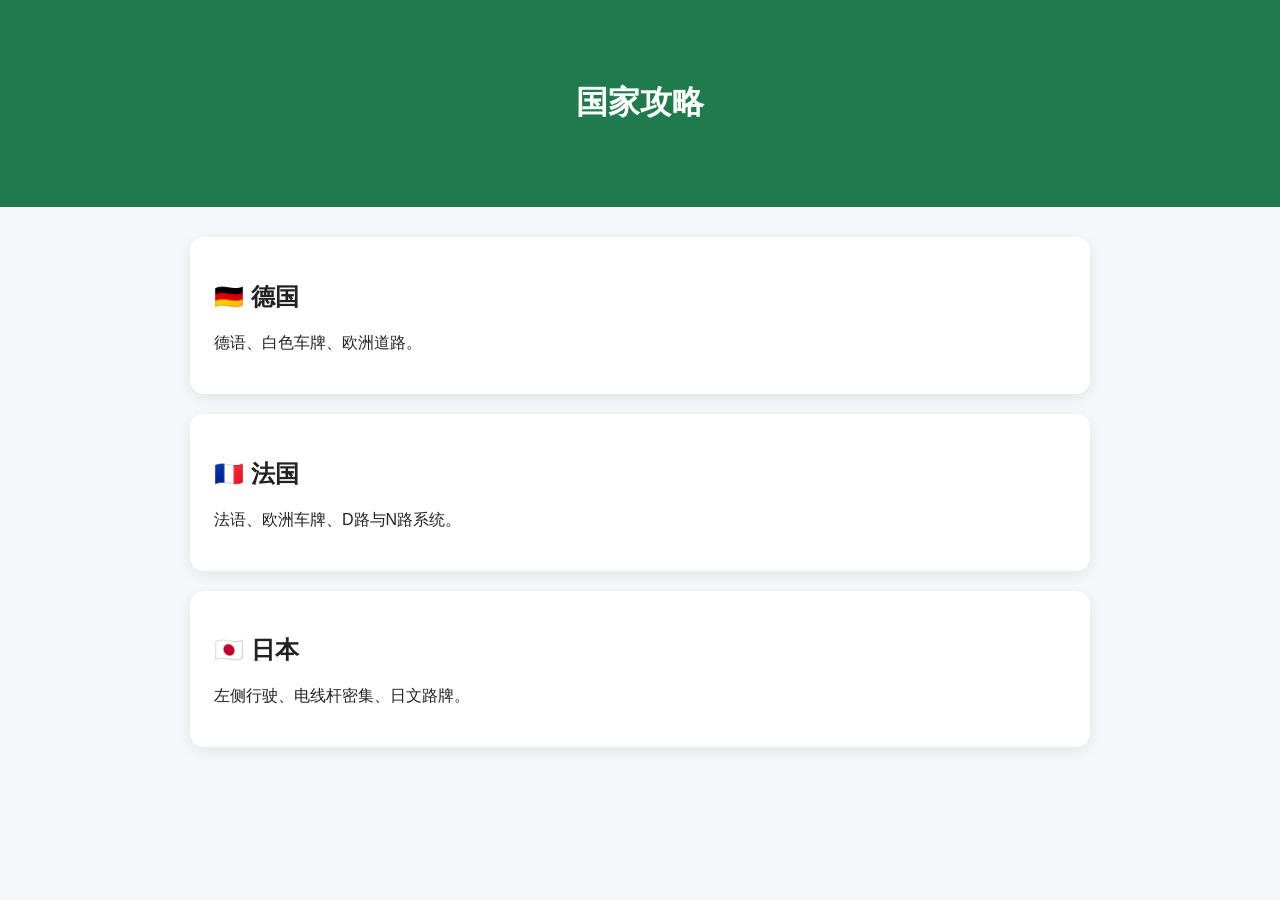
==== countries.html @ f5b68984 "Create countries.html" ====
<!DOCTYPE html>
<html lang="zh-CN">
<head>
  <meta charset="UTF-8">
  <title>国家攻略</title>
  <link rel="stylesheet" href="style.css">
</head>
<body>

<header>
  <h1>国家攻略</h1>
</header>

<main>

<div class="card">
  <h2>🇩🇪 德国</h2>
  <p>德语、白色车牌、欧洲道路。</p>
</div>

<div class="card">
  <h2>🇫🇷 法国</h2>
  <p>法语、欧洲车牌、D路与N路系统。</p>
</div>

<div class="card">
  <h2>🇯🇵 日本</h2>
  <p>左侧行驶、电线杆密集、日文路牌。</p>
</div>

</main>

</body>
</html>
---- style.css ----
body {
  margin: 0;
  font-family: Arial, "Microsoft YaHei", sans-serif;
  background: #f5f7fa;
  color: #222;
}

header {
  background: #1f7a4d;
  color: white;
  padding: 60px 20px;
  text-align: center;
}

main {
  max-width: 900px;
  margin: 30px auto;
  padding: 0 20px;
}

.card {
  background: white;
  padding: 24px;
  margin: 20px 0;
  border-radius: 14px;
  box-shadow: 0 4px 14px rgba(0,0,0,0.08);
}

a {
  color: #1f7a4d;
  font-weight: bold;
}

nav {
  margin-top: 20px;
}

nav a {
  color: white;
  text-decoration: none;
  margin: 0 15px;
  font-size: 18px;
}

nav a:hover {
  text-decoration: underline;
}
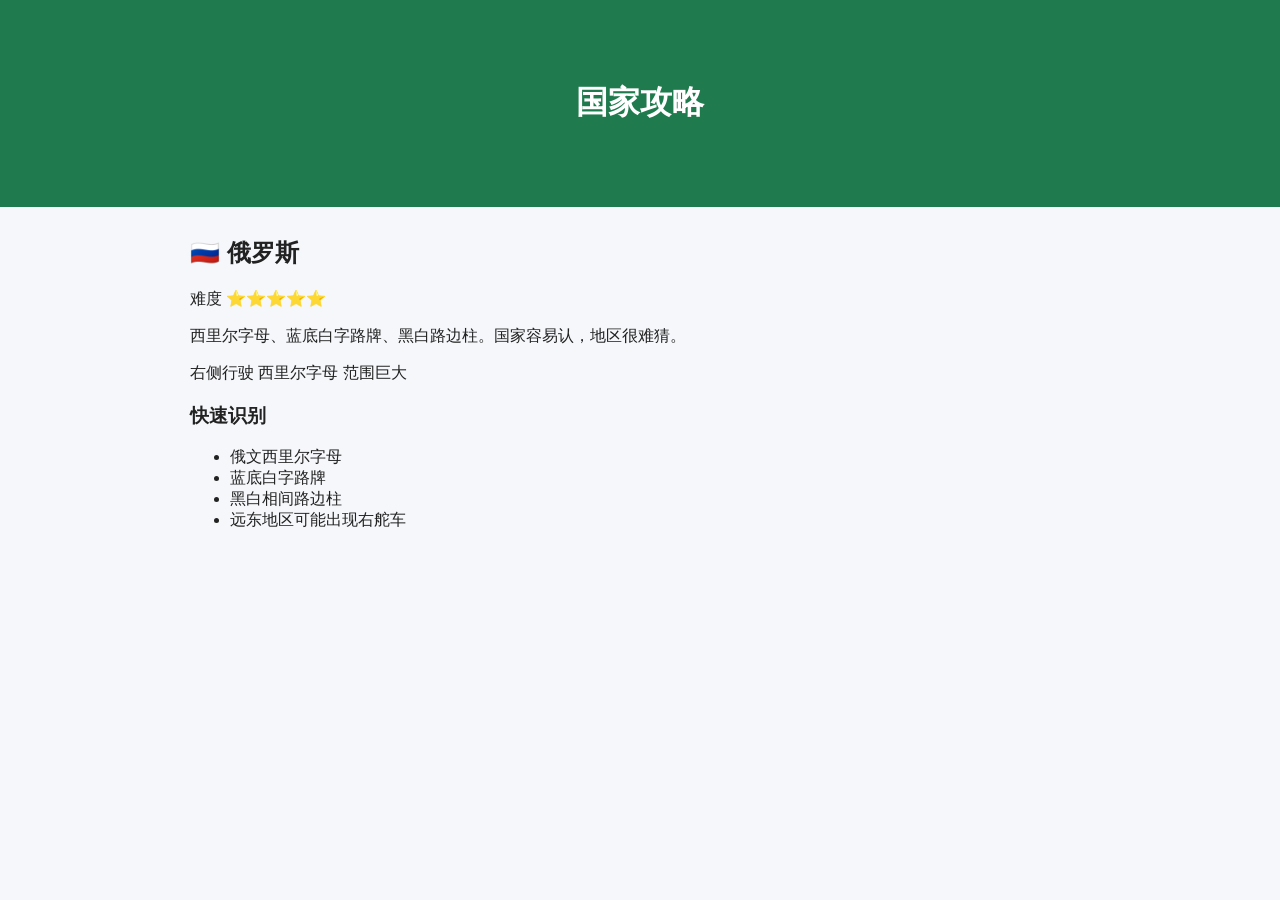
==== commit be3053ff: "Update countries.html" ====
--- a/countries.html
+++ b/countries.html
@@ -13,19 +13,29 @@
 
 <main>
 
-<div class="card">
-  <h2>🇩🇪 德国</h2>
-  <p>德语、白色车牌、欧洲道路。</p>
-</div>
+<div class="country-card">
+  <div class="country-header">
+    <h2>🇷🇺 俄罗斯</h2>
+    <span class="difficulty">难度 ⭐⭐⭐⭐⭐</span>
+  </div>
 
-<div class="card">
-  <h2>🇫🇷 法国</h2>
-  <p>法语、欧洲车牌、D路与N路系统。</p>
-</div>
+  <p class="summary">
+    西里尔字母、蓝底白字路牌、黑白路边柱。国家容易认，地区很难猜。
+  </p>
 
-<div class="card">
-  <h2>🇯🇵 日本</h2>
-  <p>左侧行驶、电线杆密集、日文路牌。</p>
+  <div class="tag-row">
+    <span>右侧行驶</span>
+    <span>西里尔字母</span>
+    <span>范围巨大</span>
+  </div>
+
+  <h3>快速识别</h3>
+  <ul>
+    <li>俄文西里尔字母</li>
+    <li>蓝底白字路牌</li>
+    <li>黑白相间路边柱</li>
+    <li>远东地区可能出现右舵车</li>
+  </ul>
 </div>
 
 </main>
